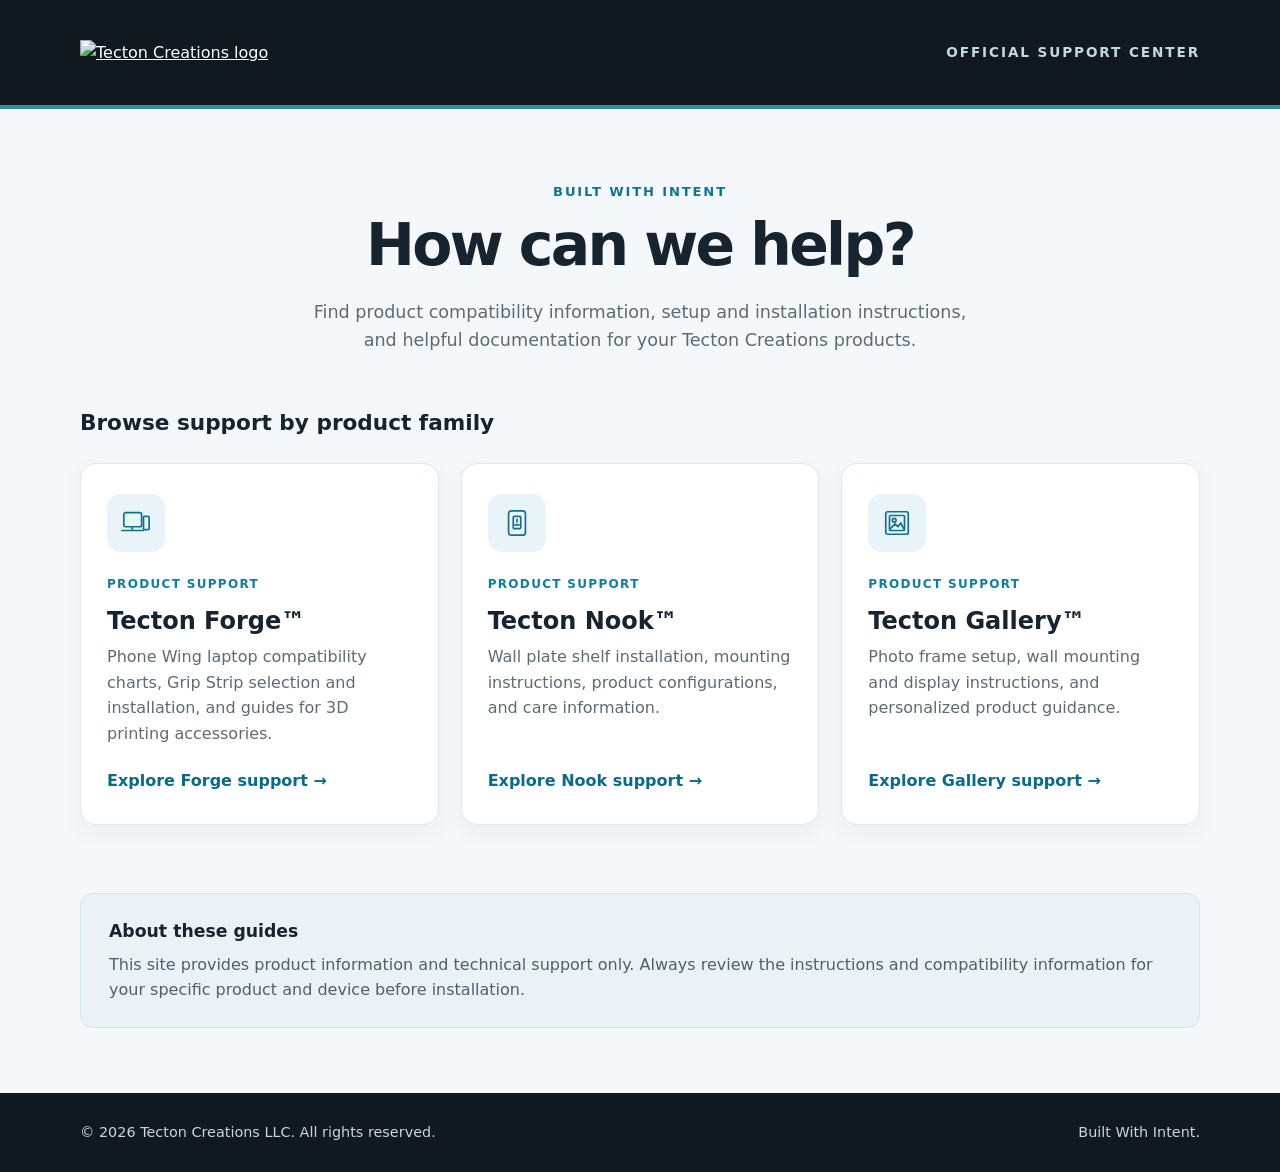
==== index.html @ e033f566 "Add files via upload" ====
<!doctype html>
<html lang="en">
<head>
  <meta charset="utf-8">
  <meta name="viewport" content="width=device-width, initial-scale=1">
  <meta name="theme-color" content="#101820">
  <meta name="description" content="Official Tecton Creations support center for product compatibility guides, installation instructions, manuals, and troubleshooting.">
  <title>Support Center | Tecton Creations</title>
  <style>
    :root { color-scheme: light; --ink:#17232e; --muted:#5e6a75; --line:#e2e8ee; --accent:#187b9d; --bg:#f5f8fa; }
    * { box-sizing:border-box; }
    body { margin:0; font-family:system-ui,-apple-system,BlinkMacSystemFont,"Segoe UI",sans-serif; background:var(--bg); color:var(--ink); line-height:1.6; }
    a { color:inherit; }
    a:focus-visible { outline:3px solid #167fa6; outline-offset:4px; }
    .container { width:min(1120px,calc(100% - 40px)); margin-inline:auto; }
    header { background:#101820; color:white; border-bottom:4px solid #278eac; }
    .header-inner { min-height:105px; display:flex; align-items:center; justify-content:space-between; gap:24px; padding-block:18px; }
    .logo { display:block; max-width:min(330px,100%); max-height:74px; width:auto; height:auto; object-fit:contain; }
    .header-label { font-size:.85rem; letter-spacing:.14em; text-transform:uppercase; font-weight:700; color:#c3d9e2; text-align:right; }
    .hero { padding:72px 0 52px; text-align:center; }
    .eyebrow { margin:0 0 10px; font-weight:750; color:#137391; text-transform:uppercase; letter-spacing:.14em; font-size:.82rem; }
    h1 { font-size:clamp(2.1rem,5vw,3.65rem); letter-spacing:-.045em; line-height:1.13; margin:0 0 20px; }
    .intro { max-width:670px; margin:0 auto; font-size:1.1rem; color:var(--muted); }
    .section-title { font-size:1.35rem; margin:0 0 22px; }
    .cards { display:grid; grid-template-columns:repeat(3,minmax(0,1fr)); gap:22px; margin-bottom:68px; }
    .card { background:#fff; border:1px solid var(--line); border-radius:16px; padding:30px 26px; display:flex; flex-direction:column; text-decoration:none; box-shadow:0 8px 24px rgba(20,40,55,.045); transition:transform .2s ease,box-shadow .2s ease,border-color .2s ease; }
    .card:hover { transform:translateY(-4px); box-shadow:0 16px 32px rgba(20,40,55,.10); border-color:#8cbacb; }
    .icon { width:58px; height:58px; border-radius:14px; display:grid; place-items:center; background:#e8f4f8; color:#146f8c; margin-bottom:23px; }
    .icon svg { width:30px; height:30px; fill:none; stroke:currentColor; stroke-width:1.8; stroke-linecap:round; stroke-linejoin:round; }
    h2.card-title { font-size:1.5rem; margin:0 0 8px; line-height:1.25; }
    .tag { color:#147c9b; font-size:.75rem; font-weight:800; text-transform:uppercase; letter-spacing:.11em; margin-bottom:12px; }
    .card p { margin:0 0 22px; color:var(--muted); flex:1; }
    .action { font-weight:750; color:#0c6987; }
    .note { background:#eaf2f6; border:1px solid #d5e6ee; padding:24px 28px; border-radius:12px; margin-bottom:65px; }
    .note h2 { font-size:1.08rem; margin:0 0 6px; }
    .note p { margin:0; color:#4e606d; }
    footer { background:#101820; color:#cbd5da; padding:28px 0; font-size:.9rem; }
    .footer-inner { display:flex; justify-content:space-between; gap:16px; flex-wrap:wrap; }
    @media(max-width:800px) { .cards { grid-template-columns:1fr; gap:16px; } .hero { padding:54px 0 40px; } .card { padding:25px; } }
    @media(max-width:520px) { .header-inner { align-items:flex-start; flex-direction:column; gap:8px; } .header-label { text-align:left; } .logo { max-width:260px; } }
    @media(prefers-reduced-motion:reduce) { .card { transition:none; } .card:hover { transform:none; } }
  </style>
</head>
<body>
  <header>
    <div class="container header-inner">
      <a href="/" aria-label="Tecton Creations Support Center home">
        <img class="logo" src="https://tectoncreations.com/cdn/shop/files/TectonCreationsLogoCroppedInAlpha.png?height=184&amp;v=1770178556" alt="Tecton Creations logo">
      </a>
      <div class="header-label">Official Support Center</div>
    </div>
  </header>
  <main class="container">
    <section class="hero" aria-labelledby="page-title">
      <p class="eyebrow">Built With Intent</p>
      <h1 id="page-title">How can we help?</h1>
      <p class="intro">Find product compatibility information, setup and installation instructions, and helpful documentation for your Tecton Creations products.</p>
    </section>
    <section aria-labelledby="browse-title">
      <h2 class="section-title" id="browse-title">Browse support by product family</h2>
      <div class="cards">
        <a class="card" href="/forge/">
          <div class="icon" aria-hidden="true"><svg viewBox="0 0 32 32"><rect x="3" y="5" width="19" height="15" rx="2"/><path d="M1 24h23M12 20v4"/><rect x="24" y="9" width="6" height="14" rx="1"/></svg></div>
          <span class="tag">Product support</span>
          <h2 class="card-title">Tecton Forge™</h2>
          <p>Phone Wing laptop compatibility charts, Grip Strip selection and installation, and guides for 3D printing accessories.</p>
          <span class="action">Explore Forge support →</span>
        </a>
        <a class="card" href="/nook/">
          <div class="icon" aria-hidden="true"><svg viewBox="0 0 32 32"><rect x="7" y="3" width="18" height="26" rx="3"/><rect x="12" y="9" width="8" height="13" rx="1"/><path d="M16 12v3M14 18h4"/></svg></div>
          <span class="tag">Product support</span>
          <h2 class="card-title">Tecton Nook™</h2>
          <p>Wall plate shelf installation, mounting instructions, product configurations, and care information.</p>
          <span class="action">Explore Nook support →</span>
        </a>
        <a class="card" href="/gallery/">
          <div class="icon" aria-hidden="true"><svg viewBox="0 0 32 32"><rect x="4" y="4" width="24" height="24" rx="2"/><rect x="8" y="8" width="16" height="16" rx="1"/><circle cx="13" cy="13" r="2"/><path d="m9 22 5-5 3 3 3-4 3 6"/></svg></div>
          <span class="tag">Product support</span>
          <h2 class="card-title">Tecton Gallery™</h2>
          <p>Photo frame setup, wall mounting and display instructions, and personalized product guidance.</p>
          <span class="action">Explore Gallery support →</span>
        </a>
      </div>
    </section>
    <aside class="note" aria-labelledby="note-title">
      <h2 id="note-title">About these guides</h2>
      <p>This site provides product information and technical support only. Always review the instructions and compatibility information for your specific product and device before installation.</p>
    </aside>
  </main>
  <footer><div class="container footer-inner"><span>© <span id="year">2026</span> Tecton Creations LLC. All rights reserved.</span><span>Built With Intent.</span></div></footer>
  <script>document.getElementById('year').textContent = new Date().getFullYear();</script>
</body>
</html>
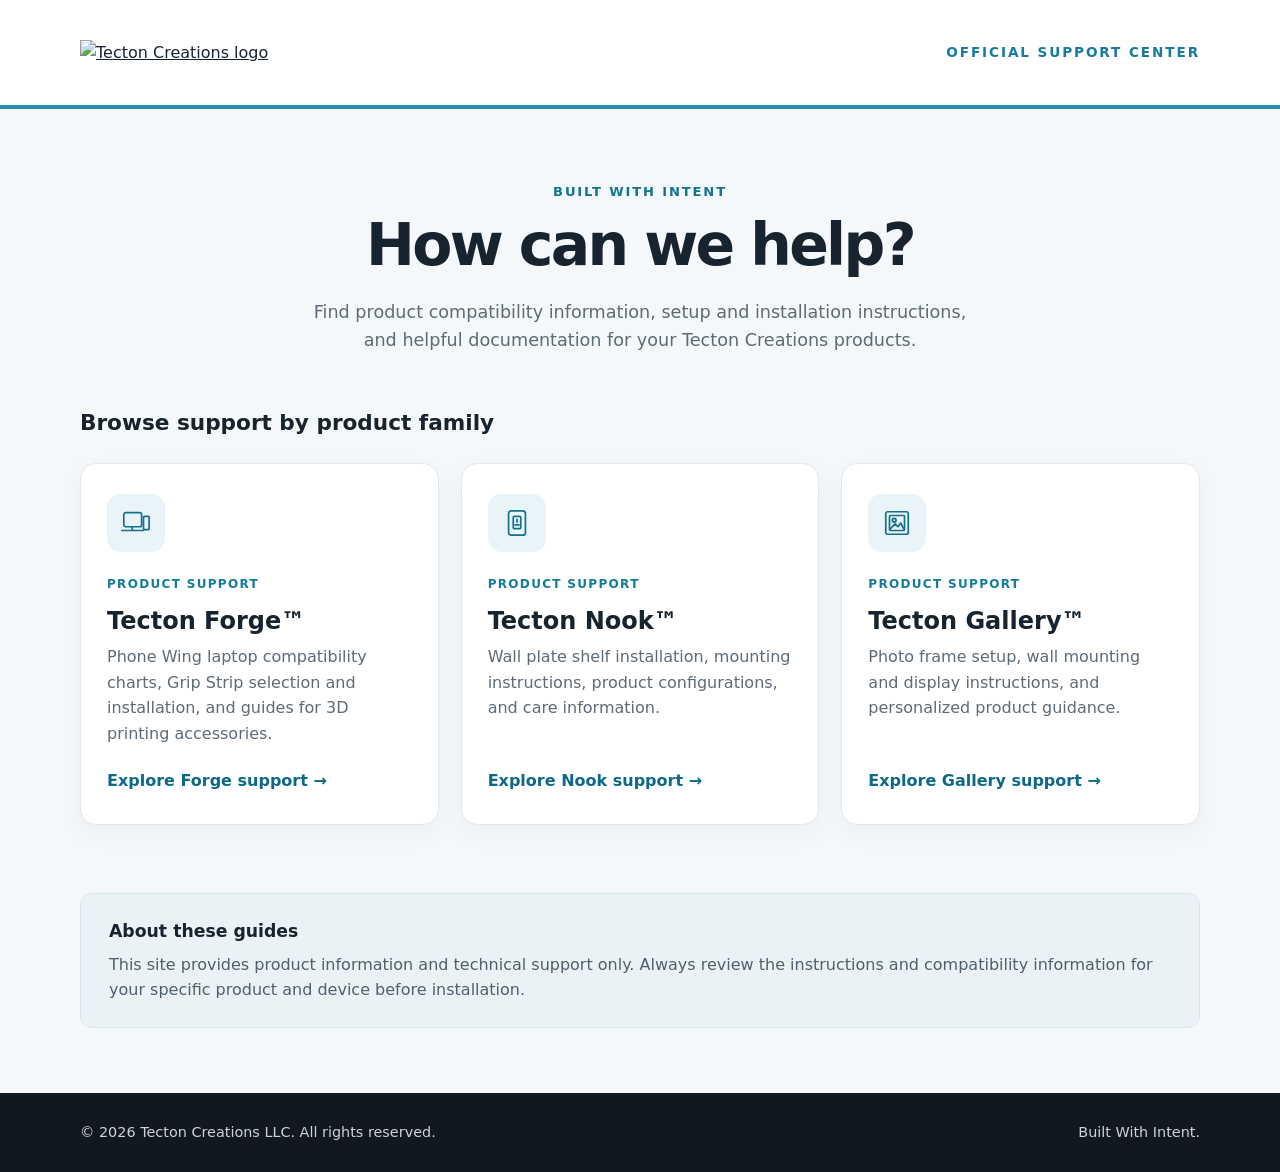
==== commit ef55c520: "Added Compatibility Charts" ====
--- a/index.html
+++ b/index.html
@@ -6,40 +6,7 @@
   <meta name="theme-color" content="#101820">
   <meta name="description" content="Official Tecton Creations support center for product compatibility guides, installation instructions, manuals, and troubleshooting.">
   <title>Support Center | Tecton Creations</title>
-  <style>
-    :root { color-scheme: light; --ink:#17232e; --muted:#5e6a75; --line:#e2e8ee; --accent:#187b9d; --bg:#f5f8fa; }
-    * { box-sizing:border-box; }
-    body { margin:0; font-family:system-ui,-apple-system,BlinkMacSystemFont,"Segoe UI",sans-serif; background:var(--bg); color:var(--ink); line-height:1.6; }
-    a { color:inherit; }
-    a:focus-visible { outline:3px solid #167fa6; outline-offset:4px; }
-    .container { width:min(1120px,calc(100% - 40px)); margin-inline:auto; }
-    header { background:#101820; color:white; border-bottom:4px solid #278eac; }
-    .header-inner { min-height:105px; display:flex; align-items:center; justify-content:space-between; gap:24px; padding-block:18px; }
-    .logo { display:block; max-width:min(330px,100%); max-height:74px; width:auto; height:auto; object-fit:contain; }
-    .header-label { font-size:.85rem; letter-spacing:.14em; text-transform:uppercase; font-weight:700; color:#c3d9e2; text-align:right; }
-    .hero { padding:72px 0 52px; text-align:center; }
-    .eyebrow { margin:0 0 10px; font-weight:750; color:#137391; text-transform:uppercase; letter-spacing:.14em; font-size:.82rem; }
-    h1 { font-size:clamp(2.1rem,5vw,3.65rem); letter-spacing:-.045em; line-height:1.13; margin:0 0 20px; }
-    .intro { max-width:670px; margin:0 auto; font-size:1.1rem; color:var(--muted); }
-    .section-title { font-size:1.35rem; margin:0 0 22px; }
-    .cards { display:grid; grid-template-columns:repeat(3,minmax(0,1fr)); gap:22px; margin-bottom:68px; }
-    .card { background:#fff; border:1px solid var(--line); border-radius:16px; padding:30px 26px; display:flex; flex-direction:column; text-decoration:none; box-shadow:0 8px 24px rgba(20,40,55,.045); transition:transform .2s ease,box-shadow .2s ease,border-color .2s ease; }
-    .card:hover { transform:translateY(-4px); box-shadow:0 16px 32px rgba(20,40,55,.10); border-color:#8cbacb; }
-    .icon { width:58px; height:58px; border-radius:14px; display:grid; place-items:center; background:#e8f4f8; color:#146f8c; margin-bottom:23px; }
-    .icon svg { width:30px; height:30px; fill:none; stroke:currentColor; stroke-width:1.8; stroke-linecap:round; stroke-linejoin:round; }
-    h2.card-title { font-size:1.5rem; margin:0 0 8px; line-height:1.25; }
-    .tag { color:#147c9b; font-size:.75rem; font-weight:800; text-transform:uppercase; letter-spacing:.11em; margin-bottom:12px; }
-    .card p { margin:0 0 22px; color:var(--muted); flex:1; }
-    .action { font-weight:750; color:#0c6987; }
-    .note { background:#eaf2f6; border:1px solid #d5e6ee; padding:24px 28px; border-radius:12px; margin-bottom:65px; }
-    .note h2 { font-size:1.08rem; margin:0 0 6px; }
-    .note p { margin:0; color:#4e606d; }
-    footer { background:#101820; color:#cbd5da; padding:28px 0; font-size:.9rem; }
-    .footer-inner { display:flex; justify-content:space-between; gap:16px; flex-wrap:wrap; }
-    @media(max-width:800px) { .cards { grid-template-columns:1fr; gap:16px; } .hero { padding:54px 0 40px; } .card { padding:25px; } }
-    @media(max-width:520px) { .header-inner { align-items:flex-start; flex-direction:column; gap:8px; } .header-label { text-align:left; } .logo { max-width:260px; } }
-    @media(prefers-reduced-motion:reduce) { .card { transition:none; } .card:hover { transform:none; } }
-  </style>
+  <link rel="stylesheet" href="/assets/support.css">
 </head>
 <body>
   <header>
--- a/assets/support.css
+++ b/assets/support.css
@@ -0,0 +1,90 @@
+:root { color-scheme: light; --ink:#17232e; --muted:#5e6a75; --line:#e2e8ee; --accent:#187b9d; --bg:#f5f8fa; --hub:#0878bd; --hub-ink:#071b3b; }
+* { box-sizing:border-box; }
+body { margin:0; font-family:system-ui,-apple-system,BlinkMacSystemFont,"Segoe UI",sans-serif; background:var(--bg); color:var(--ink); line-height:1.6; }
+a { color:inherit; }
+a:focus-visible { outline:3px solid #167fa6; outline-offset:4px; }
+.container { width:min(1120px,calc(100% - 40px)); margin-inline:auto; }
+.container.wide { width:min(1360px,calc(100% - 40px)); }
+header { background:#fff; color:var(--ink); border-bottom:4px solid #278eac; }
+.header-inner { min-height:105px; display:flex; align-items:center; justify-content:space-between; gap:24px; padding-block:18px; }
+.logo { display:block; max-width:min(330px,100%); max-height:74px; width:auto; height:auto; object-fit:contain; }
+.header-label { font-size:.85rem; letter-spacing:.14em; text-transform:uppercase; font-weight:700; color:#187b9d; text-align:right; }
+.hero { padding:72px 0 52px; text-align:center; }
+.eyebrow { margin:0 0 10px; font-weight:750; color:#137391; text-transform:uppercase; letter-spacing:.14em; font-size:.82rem; }
+.hero h1 { font-size:clamp(2.1rem,5vw,3.65rem); letter-spacing:-.045em; line-height:1.13; margin:0 0 20px; }
+.intro { max-width:670px; margin:0 auto; font-size:1.1rem; color:var(--muted); }
+.section-title { font-size:1.35rem; margin:0 0 22px; }
+.cards { display:grid; grid-template-columns:repeat(3,minmax(0,1fr)); gap:22px; margin-bottom:68px; }
+.card { background:#fff; border:1px solid var(--line); border-radius:16px; padding:30px 26px; display:flex; flex-direction:column; text-decoration:none; box-shadow:0 8px 24px rgba(20,40,55,.045); transition:transform .2s ease,box-shadow .2s ease,border-color .2s ease; }
+.card:hover { transform:translateY(-4px); box-shadow:0 16px 32px rgba(20,40,55,.10); border-color:#8cbacb; }
+.icon { width:58px; height:58px; border-radius:14px; display:grid; place-items:center; background:#e8f4f8; color:#146f8c; margin-bottom:23px; }
+.icon svg { width:30px; height:30px; fill:none; stroke:currentColor; stroke-width:1.8; stroke-linecap:round; stroke-linejoin:round; }
+h2.card-title { font-size:1.5rem; margin:0 0 8px; line-height:1.25; }
+.tag { color:#147c9b; font-size:.75rem; font-weight:800; text-transform:uppercase; letter-spacing:.11em; margin-bottom:12px; }
+.card p { margin:0 0 22px; color:var(--muted); flex:1; }
+.action { font-weight:750; color:#0c6987; }
+.note { background:#eaf2f6; border:1px solid #d5e6ee; padding:24px 28px; border-radius:12px; margin-bottom:65px; }
+.note h2 { font-size:1.08rem; margin:0 0 6px; }
+.note p { margin:0; color:#4e606d; }
+footer { background:#101820; color:#cbd5da; padding:28px 0; font-size:.9rem; }
+.footer-inner { display:flex; justify-content:space-between; gap:16px; flex-wrap:wrap; }
+.crumb { margin:28px 0 8px; color:var(--muted); font-size:.92rem; }
+.crumb a { color:#0c6987; font-weight:650; text-decoration:none; }
+.crumb a:hover { text-decoration:underline; }
+.hub { padding:18px 0 12px; }
+.hub-header { text-align:center; margin:18px auto 34px; max-width:760px; }
+.hub-header h1, .chart-intro h1 { font-size:clamp(1.9rem,4vw,2.9rem); letter-spacing:-.03em; line-height:1.15; margin:0 0 12px; color:var(--hub-ink); font-weight:800; }
+.hub-header h1 span { color:var(--hub); white-space:nowrap; }
+.hub-subtitle { font-size:clamp(.82rem,1.5vw,1.05rem); color:#68717e; letter-spacing:.16em; font-weight:700; margin-bottom:12px; }
+.hub-header p, .chart-intro p { margin:0; color:#344054; }
+.brand-grid { display:grid; grid-template-columns:repeat(4,minmax(0,1fr)); gap:18px; margin-bottom:28px; }
+.brand-card { background:#fff; border:1px solid #d9e3ed; border-radius:14px; padding:28px 20px; text-align:center; text-decoration:none; box-shadow:0 3px 12px rgba(0,30,70,.04); display:flex; flex-direction:column; align-items:center; transition:transform .2s ease,box-shadow .2s ease,border-color .2s ease; }
+.brand-card:hover { transform:translateY(-5px); box-shadow:0 10px 25px rgba(0,40,90,.12); border-color:var(--hub); }
+.brand-name { font-size:1.7rem; font-weight:800; color:var(--hub-ink); margin:0 0 16px; min-height:42px; display:flex; align-items:center; justify-content:center; }
+.brand-image { width:100%; height:180px; display:flex; align-items:center; justify-content:center; padding:10px; margin-bottom:18px; }
+.brand-image img { max-width:100%; max-height:100%; width:auto; height:auto; object-fit:contain; }
+.brand-button { display:block; width:100%; max-width:260px; margin-top:auto; padding:14px 16px; background:var(--hub); color:#fff; border-radius:8px; font-size:.95rem; font-weight:700; }
+.brand-card:hover .brand-button { background:#005b94; }
+.hub-footer { margin:8px 0 56px; padding:22px; border-top:2px solid var(--hub); text-align:center; font-size:1.05rem; color:var(--hub-ink); }
+.hub-footer strong { color:var(--hub); }
+.chart-page { padding-bottom:24px; }
+.chart-intro { max-width:760px; margin:12px 0 22px; }
+.chart-intro .eyebrow { margin-top:0; }
+.chart { margin:0 0 22px; }
+.chart-carousel { position:relative; background:#fff; border:1px solid var(--line); border-radius:12px; }
+.chart-track { display:grid; gap:16px; }
+.chart-carousel.is-ready { overflow:hidden; }
+.chart-carousel.is-ready .chart-track { display:flex; gap:0; transition:transform .4s ease; touch-action:pan-y pinch-zoom; }
+.chart-carousel.is-ready .chart-slide { flex:0 0 100%; min-width:100%; }
+.chart-slide img { display:block; width:100%; height:auto; background:#fff; }
+.chart-arrow { position:absolute; top:50%; transform:translateY(-50%); background:rgba(0,0,0,.65); color:#fff; border:none; width:44px; height:44px; border-radius:50%; cursor:pointer; font-size:26px; display:flex; align-items:center; justify-content:center; z-index:2; }
+.chart-arrow:hover { background:rgba(0,0,0,.9); }
+.chart-arrow[hidden], .chart-pagination[hidden], .chart-counter[hidden] { display:none; }
+.chart-prev { left:15px; }
+.chart-next { right:15px; }
+.chart-pagination { display:flex; align-items:center; justify-content:center; gap:12px; margin-top:18px; }
+.chart-dot { width:11px; height:11px; border-radius:50%; background:#ccc; border:none; padding:0; cursor:pointer; }
+.chart-dot.active { background:#222; }
+.chart-counter { text-align:center; font-size:.9rem; color:#666; margin-top:10px; }
+.chart-fullsize { display:inline-block; margin-top:14px; font-weight:750; color:#0c6987; }
+footer { margin-top:0; }
+@media(max-width:1000px) {
+  .brand-grid { grid-template-columns:repeat(2,minmax(0,1fr)); }
+  .brand-card { padding:24px 18px; }
+}
+@media(max-width:800px) { .cards { grid-template-columns:1fr; gap:16px; } .hero { padding:54px 0 40px; } .card { padding:25px; } }
+@media(max-width:600px) {
+  .brand-grid { grid-template-columns:1fr; gap:15px; }
+  .brand-card { padding:22px; }
+  .brand-name { font-size:1.45rem; min-height:0; margin-bottom:10px; }
+  .hub-subtitle { letter-spacing:.08em; }
+  .hub-footer { font-size:.95rem; }
+  .chart-arrow { width:32px; height:32px; font-size:20px; }
+  .chart-prev { left:6px; }
+  .chart-next { right:6px; }
+}
+@media(max-width:520px) { .header-inner { align-items:flex-start; flex-direction:column; gap:8px; } .header-label { text-align:left; } .logo { max-width:260px; } }
+@media(prefers-reduced-motion:reduce) {
+  .card, .brand-card, .chart-carousel.is-ready .chart-track { transition:none; }
+  .card:hover, .brand-card:hover { transform:none; }
+}
